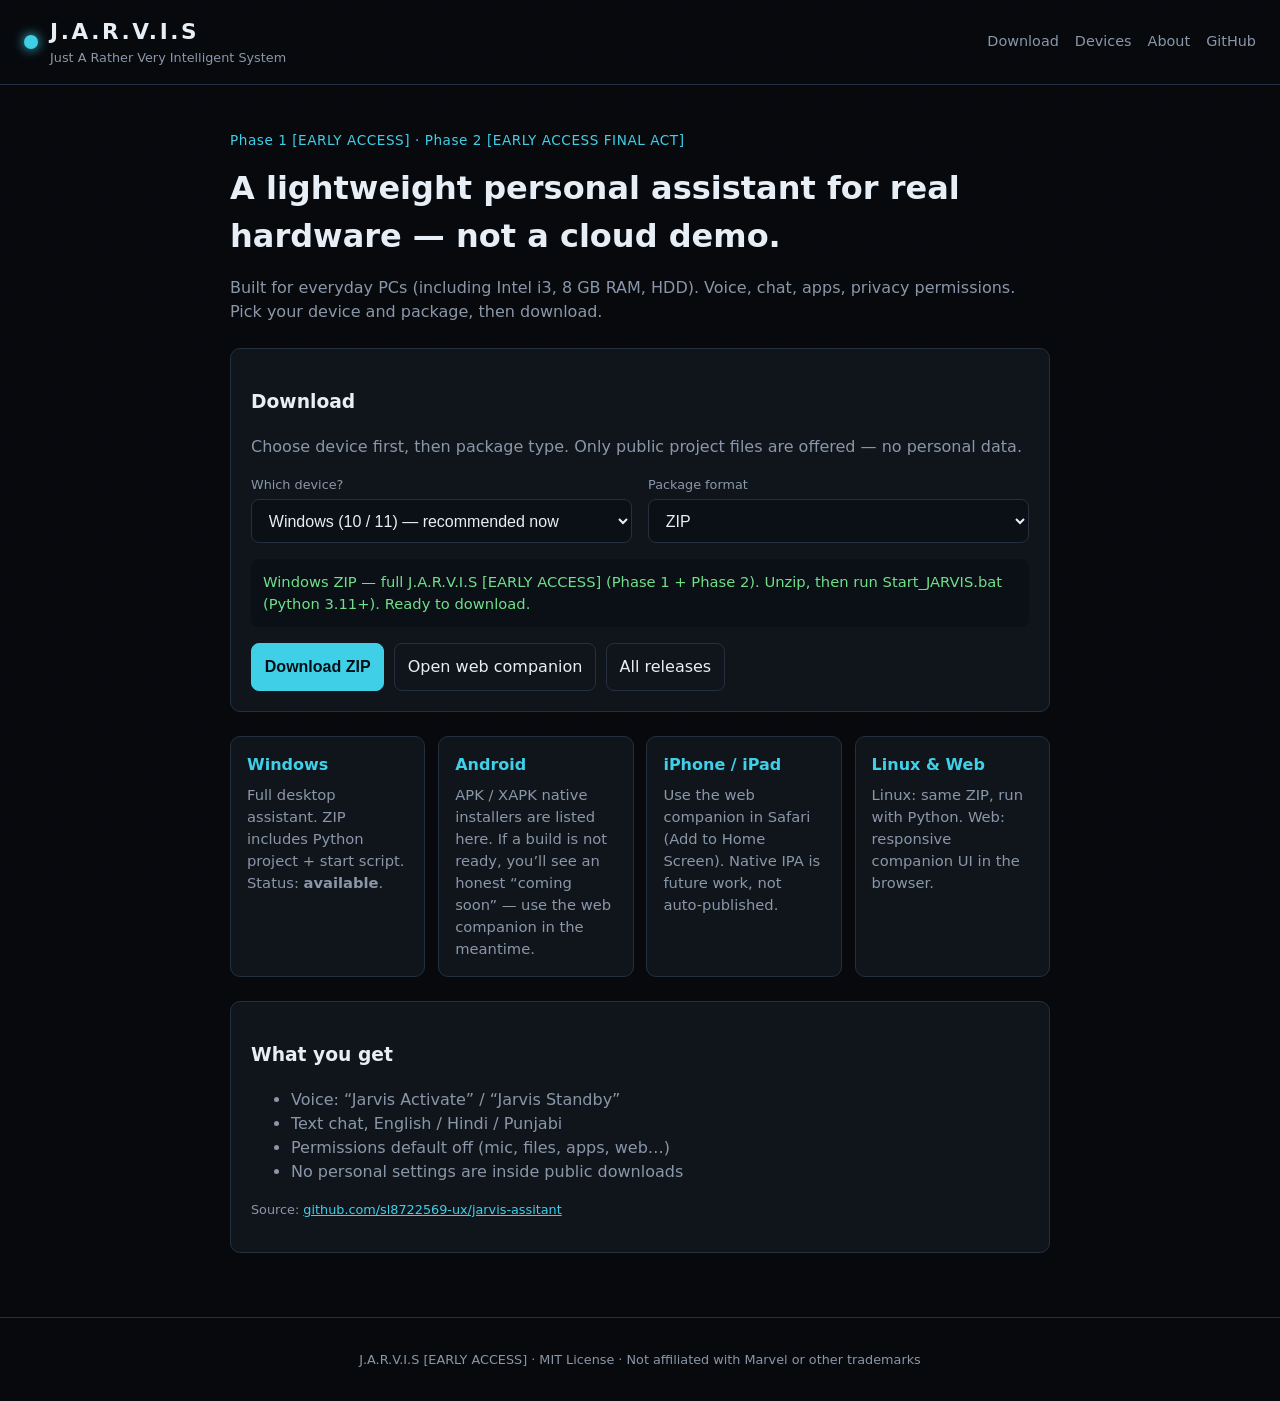
==== docs/index.html @ ec4a28e0 "Add public download website with device and ZIP/APK/XAPK picker." ====
<!DOCTYPE html>
<html lang="en">
<head>
  <meta charset="UTF-8" />
  <meta name="viewport" content="width=device-width, initial-scale=1" />
  <title>J.A.R.V.I.S [EARLY ACCESS] — Download</title>
  <meta name="description" content="Download J.A.R.V.I.S Early Access. Phase 1 and Phase 2 Final Act. Windows ZIP now. Android APK/XAPK and more formats by device." />
  <link rel="stylesheet" href="assets/style.css" />
</head>
<body>
  <div class="hud-grid"></div>
  <header class="top">
    <div class="brand">
      <span class="orb"></span>
      <div>
        <h1>J.A.R.V.I.S</h1>
        <p class="tag">Just A Rather Very Intelligent System</p>
      </div>
    </div>
    <nav>
      <a href="#download">Download</a>
      <a href="#devices">Devices</a>
      <a href="#about">About</a>
      <a href="https://github.com/sl8722569-ux/jarvis-assitant">GitHub</a>
    </nav>
  </header>

  <main>
    <section class="hero">
      <p class="phases">Phase 1 [EARLY ACCESS] · Phase 2 [EARLY ACCESS FINAL ACT]</p>
      <h2>A lightweight personal assistant for real hardware — not a cloud demo.</h2>
      <p class="lead">
        Built for everyday PCs (including Intel i3, 8 GB RAM, HDD). Voice, chat, apps, privacy permissions.
        Pick your device and package, then download.
      </p>
    </section>

    <section id="download" class="panel">
      <h3>Download</h3>
      <p class="hint">Choose device first, then package type. Only public project files are offered — no personal data.</p>

      <div class="picker">
        <div>
          <label for="device">Which device?</label>
          <select id="device">
            <option value="windows">Windows (10 / 11) — recommended now</option>
            <option value="android">Android phone / tablet</option>
            <option value="ios">iPhone / iPad</option>
            <option value="linux">Linux desktop</option>
            <option value="web">Web browser (any device)</option>
          </select>
        </div>
        <div>
          <label for="format">Package format</label>
          <select id="format">
            <option value="zip">ZIP</option>
            <option value="apk">APK</option>
            <option value="xapk">XAPK</option>
          </select>
        </div>
      </div>

      <div id="status" class="status" role="status"></div>

      <div class="actions">
        <button id="dl" class="btn primary" type="button">Download</button>
        <a class="btn ghost" href="webapp/index.html">Open web companion</a>
        <a class="btn ghost" href="https://github.com/sl8722569-ux/jarvis-assitant/releases">All releases</a>
      </div>
    </section>

    <section id="devices" class="cards">
      <article>
        <h4>Windows</h4>
        <p>Full desktop assistant. ZIP includes Python project + start script. Status: <strong>available</strong>.</p>
      </article>
      <article>
        <h4>Android</h4>
        <p>APK / XAPK native installers are listed here. If a build is not ready, you’ll see an honest “coming soon” — use the web companion in the meantime.</p>
      </article>
      <article>
        <h4>iPhone / iPad</h4>
        <p>Use the web companion in Safari (Add to Home Screen). Native IPA is future work, not auto-published.</p>
      </article>
      <article>
        <h4>Linux &amp; Web</h4>
        <p>Linux: same ZIP, run with Python. Web: responsive companion UI in the browser.</p>
      </article>
    </section>

    <section id="about" class="panel">
      <h3>What you get</h3>
      <ul class="facts">
        <li>Voice: “Jarvis Activate” / “Jarvis Standby”</li>
        <li>Text chat, English / Hindi / Punjabi</li>
        <li>Permissions default off (mic, files, apps, web…)</li>
        <li>No personal settings are inside public downloads</li>
      </ul>
      <p class="small">
        Source: <a href="https://github.com/sl8722569-ux/jarvis-assitant">github.com/sl8722569-ux/jarvis-assitant</a>
      </p>
    </section>
  </main>

  <footer>
    J.A.R.V.I.S [EARLY ACCESS] · MIT License · Not affiliated with Marvel or other trademarks
  </footer>
  <script src="assets/app.js"></script>
</body>
</html>
---- docs/assets/style.css ----
:root {
  --bg: #07090d;
  --panel: #10151c;
  --ink: #e7eef6;
  --muted: #8a97a8;
  --cyan: #3fd0e8;
  --line: #243040;
  --warn: #e8b84f;
  --ok: #6fdf8a;
}
* { box-sizing: border-box; }
html, body { margin: 0; min-height: 100%; }
body {
  font-family: "Segoe UI", system-ui, sans-serif;
  background: var(--bg);
  color: var(--ink);
  line-height: 1.5;
}
.hud-grid {
  position: fixed; inset: 0; pointer-events: none; opacity: 0.18;
  background-image:
    linear-gradient(rgba(63,208,232,0.08) 1px, transparent 1px),
    linear-gradient(90deg, rgba(63,208,232,0.08) 1px, transparent 1px);
  background-size: 48px 48px;
}
.top {
  display: flex; justify-content: space-between; align-items: center;
  padding: 1rem 1.5rem; border-bottom: 1px solid var(--line);
  position: relative; z-index: 1;
}
.brand { display: flex; gap: 0.75rem; align-items: center; }
.brand h1 { margin: 0; font-size: 1.35rem; letter-spacing: 0.12em; }
.tag { margin: 0; color: var(--muted); font-size: 0.8rem; }
.orb {
  width: 14px; height: 14px; border-radius: 50%; background: var(--cyan);
  box-shadow: 0 0 12px var(--cyan);
}
nav { display: flex; gap: 1rem; flex-wrap: wrap; }
nav a { color: var(--muted); text-decoration: none; font-size: 0.9rem; }
nav a:hover { color: var(--cyan); }
main { max-width: 860px; margin: 0 auto; padding: 2rem 1.25rem 4rem; position: relative; z-index: 1; }
.hero h2 { font-size: clamp(1.4rem, 3vw, 2rem); font-weight: 650; margin: 0.4rem 0 0.8rem; }
.phases { color: var(--cyan); font-size: 0.85rem; letter-spacing: 0.04em; }
.lead, .hint { color: var(--muted); }
.panel {
  margin-top: 1.5rem; padding: 1.25rem; background: var(--panel);
  border: 1px solid var(--line); border-radius: 10px;
}
.picker { display: grid; grid-template-columns: 1fr 1fr; gap: 1rem; margin: 1rem 0; }
label { display: block; font-size: 0.8rem; color: var(--muted); margin-bottom: 0.35rem; }
select, .btn {
  width: 100%; padding: 0.7rem 0.8rem; border-radius: 8px;
  border: 1px solid var(--line); background: #0b1016; color: var(--ink); font-size: 1rem;
}
.actions { display: flex; flex-wrap: wrap; gap: 0.6rem; margin-top: 1rem; }
.btn { width: auto; cursor: pointer; text-decoration: none; display: inline-block; }
.btn.primary { background: var(--cyan); color: #041018; font-weight: 650; border-color: var(--cyan); }
.btn.ghost { background: transparent; }
.status { min-height: 3.2rem; padding: 0.75rem; border-radius: 8px; background: #0b1016; color: var(--muted); font-size: 0.92rem; }
.status.ok { color: var(--ok); }
.status.wait { color: var(--warn); }
.status.bad { color: #ff8a80; }
.cards { display: grid; grid-template-columns: repeat(auto-fit, minmax(180px, 1fr)); gap: 0.8rem; margin-top: 1.5rem; }
.cards article { background: var(--panel); border: 1px solid var(--line); padding: 1rem; border-radius: 10px; }
.cards h4 { margin: 0 0 0.4rem; color: var(--cyan); }
.cards p { margin: 0; color: var(--muted); font-size: 0.92rem; }
.facts { color: var(--muted); }
.small, footer { color: var(--muted); font-size: 0.8rem; }
footer { text-align: center; padding: 2rem; border-top: 1px solid var(--line); position: relative; z-index: 1; }
a { color: var(--cyan); }
@media (max-width: 700px) {
  .top { flex-direction: column; align-items: flex-start; gap: 0.8rem; }
  .picker { grid-template-columns: 1fr; }
}
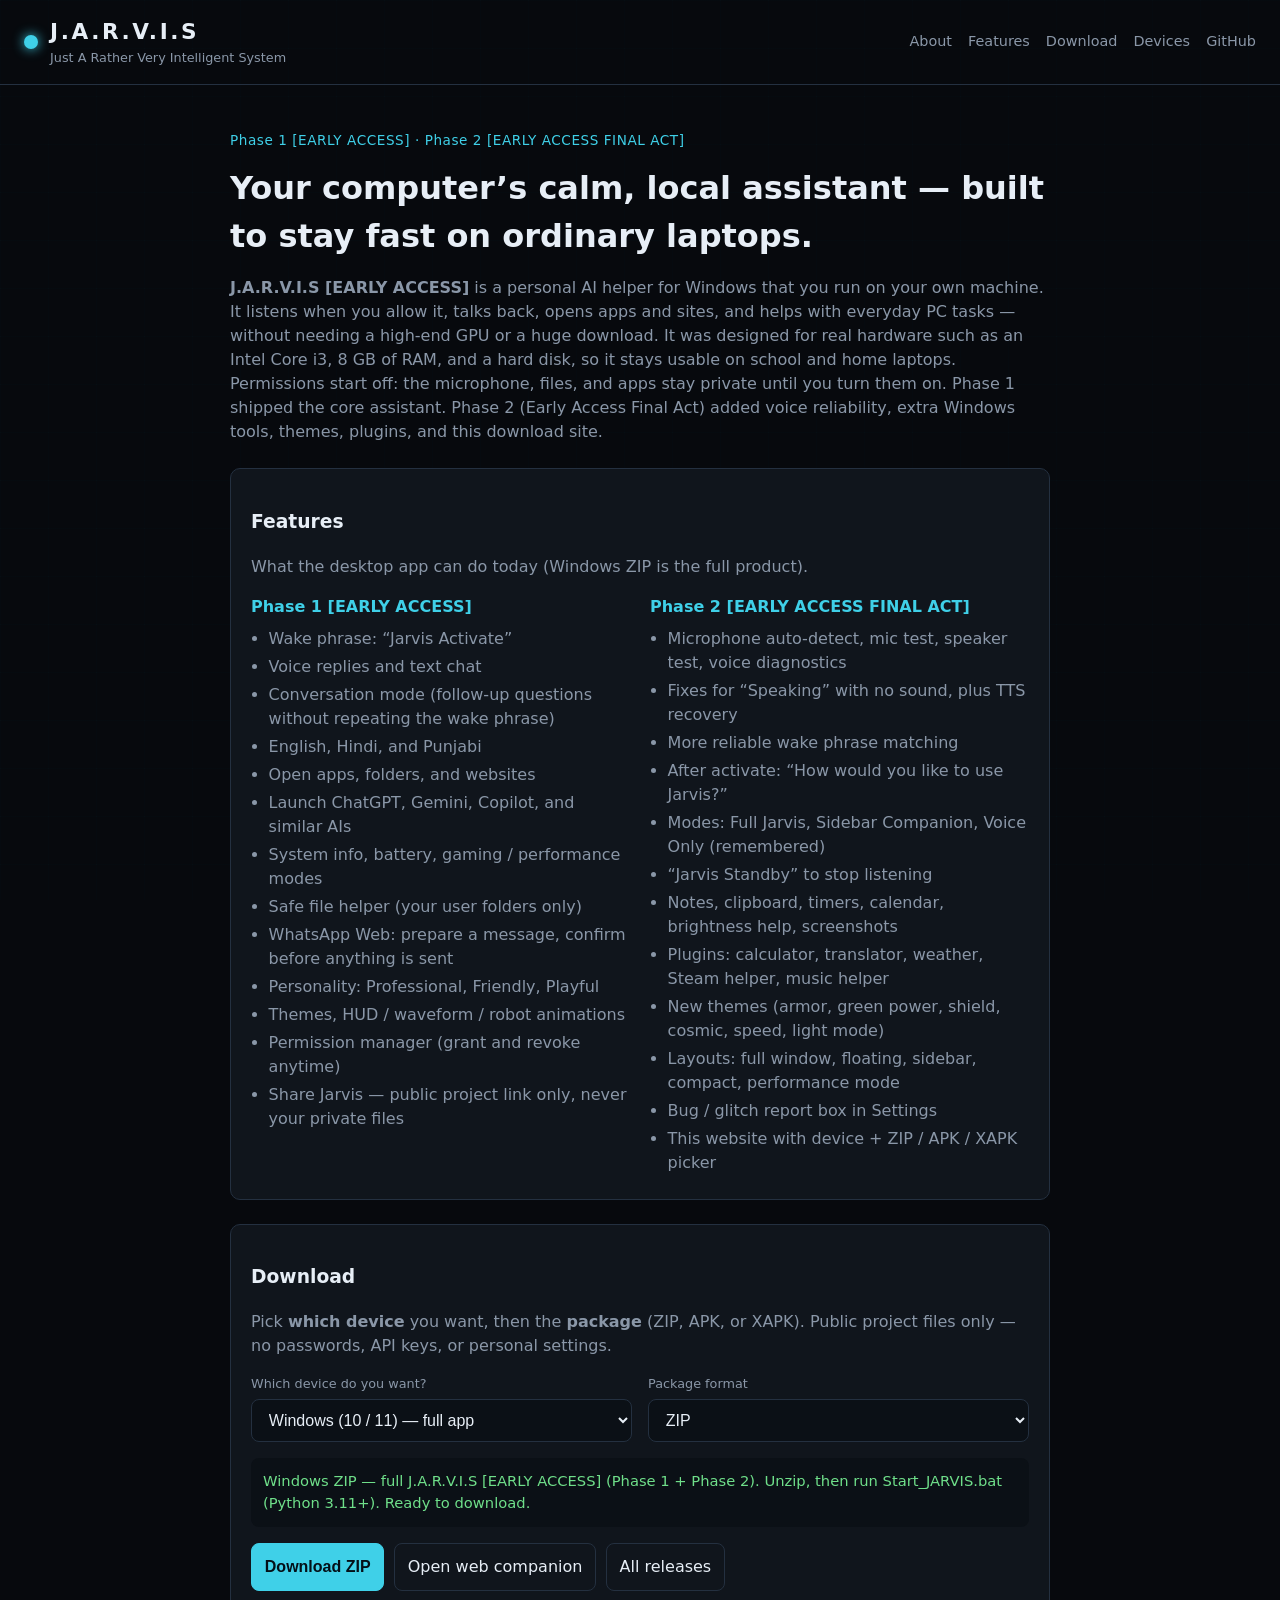
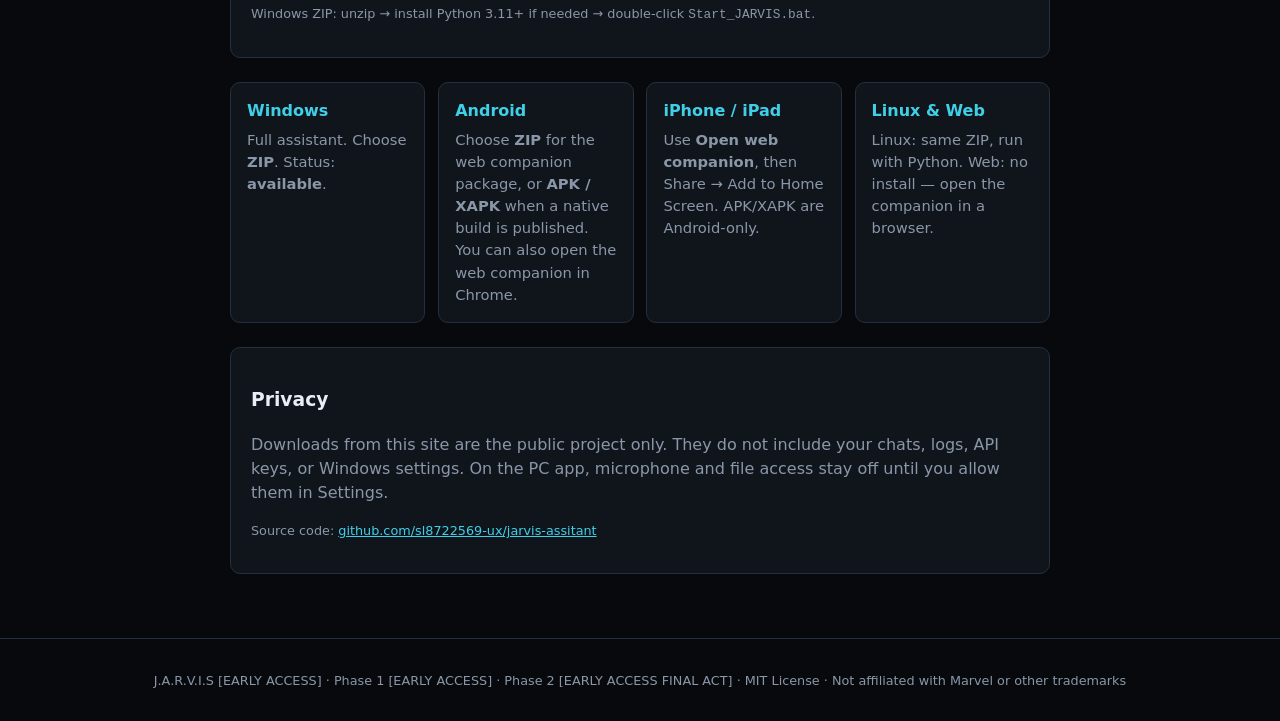
==== commit 37ace331: "Expand website: intro paragraph, full Phase 1 and Phase 2 features, companion chat." ====
--- a/docs/index.html
+++ b/docs/index.html
@@ -4,7 +4,7 @@
   <meta charset="UTF-8" />
   <meta name="viewport" content="width=device-width, initial-scale=1" />
   <title>J.A.R.V.I.S [EARLY ACCESS] — Download</title>
-  <meta name="description" content="Download J.A.R.V.I.S Early Access. Phase 1 and Phase 2 Final Act. Windows ZIP now. Android APK/XAPK and more formats by device." />
+  <meta name="description" content="J.A.R.V.I.S is a lightweight personal Windows AI assistant. Phase 1 Early Access and Phase 2 Early Access Final Act. Download ZIP, APK, or XAPK by device." />
   <link rel="stylesheet" href="assets/style.css" />
 </head>
 <body>
@@ -18,32 +18,83 @@
       </div>
     </div>
     <nav>
+      <a href="#about">About</a>
+      <a href="#features">Features</a>
       <a href="#download">Download</a>
       <a href="#devices">Devices</a>
-      <a href="#about">About</a>
       <a href="https://github.com/sl8722569-ux/jarvis-assitant">GitHub</a>
     </nav>
   </header>
 
   <main>
-    <section class="hero">
+    <section class="hero" id="about">
       <p class="phases">Phase 1 [EARLY ACCESS] · Phase 2 [EARLY ACCESS FINAL ACT]</p>
-      <h2>A lightweight personal assistant for real hardware — not a cloud demo.</h2>
+      <h2>Your computer’s calm, local assistant — built to stay fast on ordinary laptops.</h2>
       <p class="lead">
-        Built for everyday PCs (including Intel i3, 8 GB RAM, HDD). Voice, chat, apps, privacy permissions.
-        Pick your device and package, then download.
+        <strong>J.A.R.V.I.S [EARLY ACCESS]</strong> is a personal AI helper for Windows that you run on your own machine.
+        It listens when you allow it, talks back, opens apps and sites, and helps with everyday PC tasks —
+        without needing a high-end GPU or a huge download. It was designed for real hardware such as an
+        Intel Core i3, 8 GB of RAM, and a hard disk, so it stays usable on school and home laptops.
+        Permissions start off: the microphone, files, and apps stay private until you turn them on.
+        Phase 1 shipped the core assistant. Phase 2 (Early Access Final Act) added voice reliability,
+        extra Windows tools, themes, plugins, and this download site.
       </p>
+    </section>
+
+    <section id="features" class="panel">
+      <h3>Features</h3>
+      <p class="hint">What the desktop app can do today (Windows ZIP is the full product).</p>
+      <div class="feat-grid">
+        <div>
+          <h4>Phase 1 [EARLY ACCESS]</h4>
+          <ul>
+            <li>Wake phrase: “Jarvis Activate”</li>
+            <li>Voice replies and text chat</li>
+            <li>Conversation mode (follow-up questions without repeating the wake phrase)</li>
+            <li>English, Hindi, and Punjabi</li>
+            <li>Open apps, folders, and websites</li>
+            <li>Launch ChatGPT, Gemini, Copilot, and similar AIs</li>
+            <li>System info, battery, gaming / performance modes</li>
+            <li>Safe file helper (your user folders only)</li>
+            <li>WhatsApp Web: prepare a message, confirm before anything is sent</li>
+            <li>Personality: Professional, Friendly, Playful</li>
+            <li>Themes, HUD / waveform / robot animations</li>
+            <li>Permission manager (grant and revoke anytime)</li>
+            <li>Share Jarvis — public project link only, never your private files</li>
+          </ul>
+        </div>
+        <div>
+          <h4>Phase 2 [EARLY ACCESS FINAL ACT]</h4>
+          <ul>
+            <li>Microphone auto-detect, mic test, speaker test, voice diagnostics</li>
+            <li>Fixes for “Speaking” with no sound, plus TTS recovery</li>
+            <li>More reliable wake phrase matching</li>
+            <li>After activate: “How would you like to use Jarvis?”</li>
+            <li>Modes: Full Jarvis, Sidebar Companion, Voice Only (remembered)</li>
+            <li>“Jarvis Standby” to stop listening</li>
+            <li>Notes, clipboard, timers, calendar, brightness help, screenshots</li>
+            <li>Plugins: calculator, translator, weather, Steam helper, music helper</li>
+            <li>New themes (armor, green power, shield, cosmic, speed, light mode)</li>
+            <li>Layouts: full window, floating, sidebar, compact, performance mode</li>
+            <li>Bug / glitch report box in Settings</li>
+            <li>This website with device + ZIP / APK / XAPK picker</li>
+          </ul>
+        </div>
+      </div>
     </section>
 
     <section id="download" class="panel">
       <h3>Download</h3>
-      <p class="hint">Choose device first, then package type. Only public project files are offered — no personal data.</p>
+      <p class="hint">
+        Pick <strong>which device</strong> you want, then the <strong>package</strong> (ZIP, APK, or XAPK).
+        Public project files only — no passwords, API keys, or personal settings.
+      </p>
 
       <div class="picker">
         <div>
-          <label for="device">Which device?</label>
+          <label for="device">Which device do you want?</label>
           <select id="device">
-            <option value="windows">Windows (10 / 11) — recommended now</option>
+            <option value="windows">Windows (10 / 11) — full app</option>
             <option value="android">Android phone / tablet</option>
             <option value="ios">iPhone / iPad</option>
             <option value="linux">Linux desktop</option>
@@ -67,43 +118,43 @@
         <a class="btn ghost" href="webapp/index.html">Open web companion</a>
         <a class="btn ghost" href="https://github.com/sl8722569-ux/jarvis-assitant/releases">All releases</a>
       </div>
+      <p class="small">Windows ZIP: unzip → install Python 3.11+ if needed → double-click <code>Start_JARVIS.bat</code>.</p>
     </section>
 
     <section id="devices" class="cards">
       <article>
         <h4>Windows</h4>
-        <p>Full desktop assistant. ZIP includes Python project + start script. Status: <strong>available</strong>.</p>
+        <p>Full assistant. Choose <strong>ZIP</strong>. Status: <strong>available</strong>.</p>
       </article>
       <article>
         <h4>Android</h4>
-        <p>APK / XAPK native installers are listed here. If a build is not ready, you’ll see an honest “coming soon” — use the web companion in the meantime.</p>
+        <p>Choose <strong>ZIP</strong> for the web companion package, or <strong>APK / XAPK</strong> when a native build is published. You can also open the web companion in Chrome.</p>
       </article>
       <article>
         <h4>iPhone / iPad</h4>
-        <p>Use the web companion in Safari (Add to Home Screen). Native IPA is future work, not auto-published.</p>
+        <p>Use <strong>Open web companion</strong>, then Share → Add to Home Screen. APK/XAPK are Android-only.</p>
       </article>
       <article>
         <h4>Linux &amp; Web</h4>
-        <p>Linux: same ZIP, run with Python. Web: responsive companion UI in the browser.</p>
+        <p>Linux: same ZIP, run with Python. Web: no install — open the companion in a browser.</p>
       </article>
     </section>
 
-    <section id="about" class="panel">
-      <h3>What you get</h3>
-      <ul class="facts">
-        <li>Voice: “Jarvis Activate” / “Jarvis Standby”</li>
-        <li>Text chat, English / Hindi / Punjabi</li>
-        <li>Permissions default off (mic, files, apps, web…)</li>
-        <li>No personal settings are inside public downloads</li>
-      </ul>
+    <section class="panel">
+      <h3>Privacy</h3>
+      <p class="lead">
+        Downloads from this site are the public project only. They do not include your chats, logs, API keys,
+        or Windows settings. On the PC app, microphone and file access stay off until you allow them in Settings.
+      </p>
       <p class="small">
-        Source: <a href="https://github.com/sl8722569-ux/jarvis-assitant">github.com/sl8722569-ux/jarvis-assitant</a>
+        Source code: <a href="https://github.com/sl8722569-ux/jarvis-assitant">github.com/sl8722569-ux/jarvis-assitant</a>
       </p>
     </section>
   </main>
 
   <footer>
-    J.A.R.V.I.S [EARLY ACCESS] · MIT License · Not affiliated with Marvel or other trademarks
+    J.A.R.V.I.S [EARLY ACCESS] · Phase 1 [EARLY ACCESS] · Phase 2 [EARLY ACCESS FINAL ACT] · MIT License
+    · Not affiliated with Marvel or other trademarks
   </footer>
   <script src="assets/app.js"></script>
 </body>
--- a/docs/assets/style.css
+++ b/docs/assets/style.css
@@ -65,6 +65,13 @@
 .cards h4 { margin: 0 0 0.4rem; color: var(--cyan); }
 .cards p { margin: 0; color: var(--muted); font-size: 0.92rem; }
 .facts { color: var(--muted); }
+.feat-grid { display: grid; grid-template-columns: 1fr 1fr; gap: 1.25rem; }
+.feat-grid h4 { color: var(--cyan); margin: 0 0 0.5rem; }
+.feat-grid ul { margin: 0; padding-left: 1.1rem; color: var(--muted); }
+.feat-grid li { margin: 0.25rem 0; }
+@media (max-width: 700px) {
+  .feat-grid { grid-template-columns: 1fr; }
+}
 .small, footer { color: var(--muted); font-size: 0.8rem; }
 footer { text-align: center; padding: 2rem; border-top: 1px solid var(--line); position: relative; z-index: 1; }
 a { color: var(--cyan); }
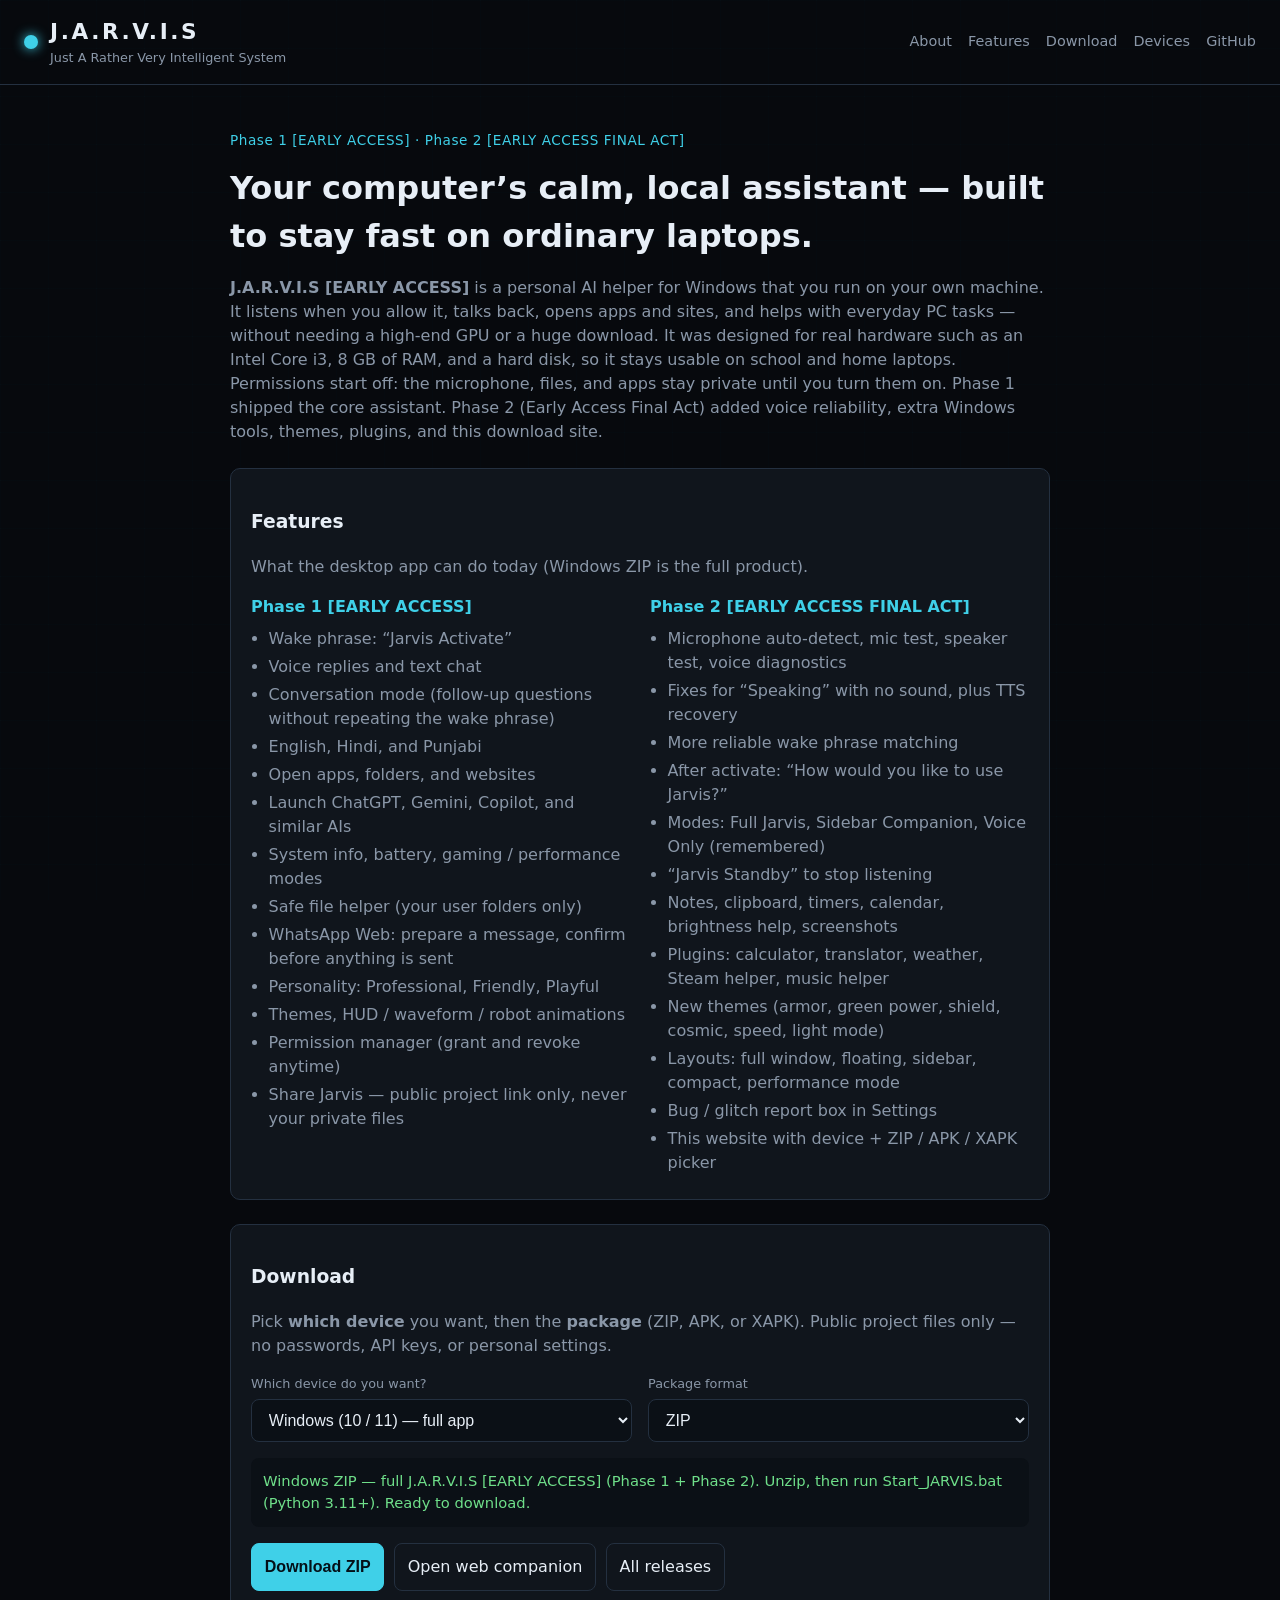
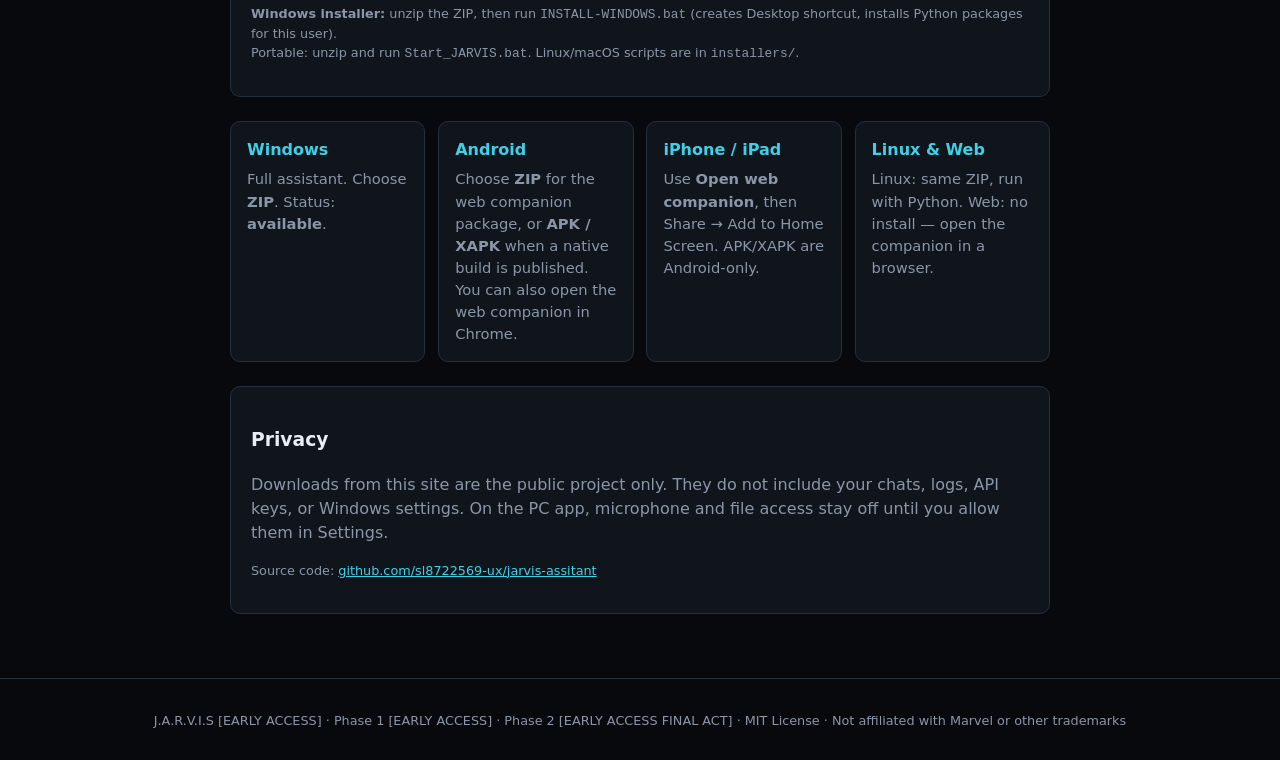
==== commit 1d045f49: "Add OS installers: Windows setup, Linux, macOS; website install notes." ====
--- a/docs/index.html
+++ b/docs/index.html
@@ -118,7 +118,12 @@
         <a class="btn ghost" href="webapp/index.html">Open web companion</a>
         <a class="btn ghost" href="https://github.com/sl8722569-ux/jarvis-assitant/releases">All releases</a>
       </div>
-      <p class="small">Windows ZIP: unzip → install Python 3.11+ if needed → double-click <code>Start_JARVIS.bat</code>.</p>
+      <p class="small">
+        <strong>Windows installer:</strong> unzip the ZIP, then run <code>INSTALL-WINDOWS.bat</code>
+        (creates Desktop shortcut, installs Python packages for this user).<br />
+        Portable: unzip and run <code>Start_JARVIS.bat</code>.
+        Linux/macOS scripts are in <code>installers/</code>.
+      </p>
     </section>
 
     <section id="devices" class="cards">
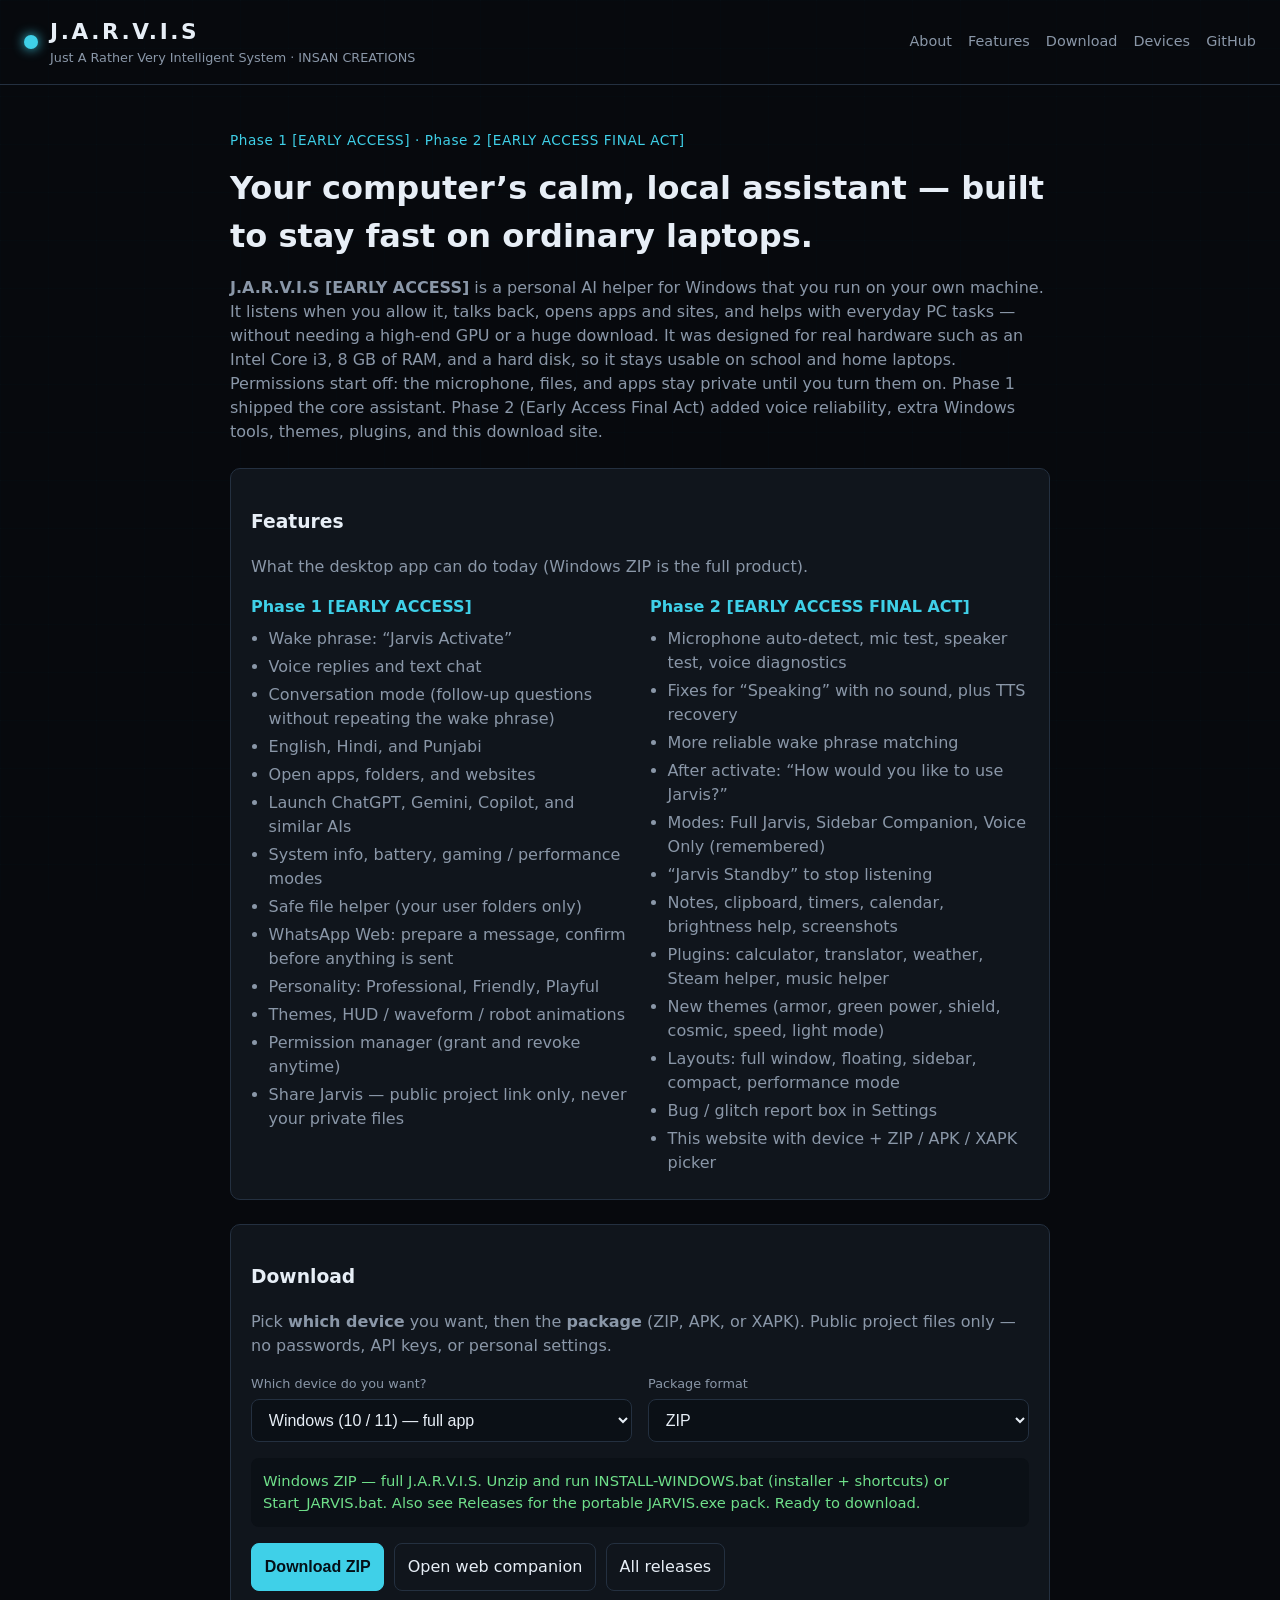
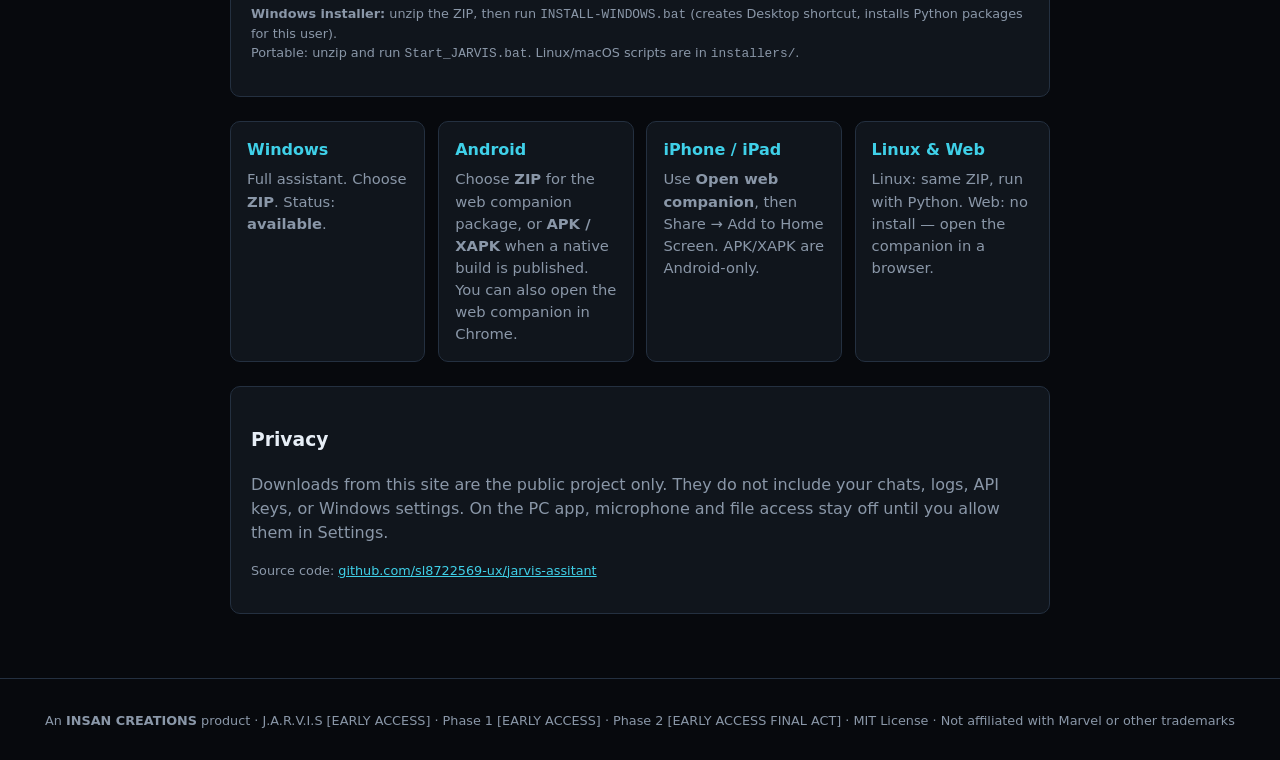
==== commit 7cc1d0ed: "Brand J.A.R.V.I.S site as an INSAN CREATIONS product." ====
--- a/docs/index.html
+++ b/docs/index.html
@@ -14,7 +14,7 @@
       <span class="orb"></span>
       <div>
         <h1>J.A.R.V.I.S</h1>
-        <p class="tag">Just A Rather Very Intelligent System</p>
+        <p class="tag">Just A Rather Very Intelligent System · INSAN CREATIONS</p>
       </div>
     </div>
     <nav>
@@ -158,7 +158,8 @@
   </main>
 
   <footer>
-    J.A.R.V.I.S [EARLY ACCESS] · Phase 1 [EARLY ACCESS] · Phase 2 [EARLY ACCESS FINAL ACT] · MIT License
+    An <strong>INSAN CREATIONS</strong> product · J.A.R.V.I.S [EARLY ACCESS]
+    · Phase 1 [EARLY ACCESS] · Phase 2 [EARLY ACCESS FINAL ACT] · MIT License
     · Not affiliated with Marvel or other trademarks
   </footer>
   <script src="assets/app.js"></script>
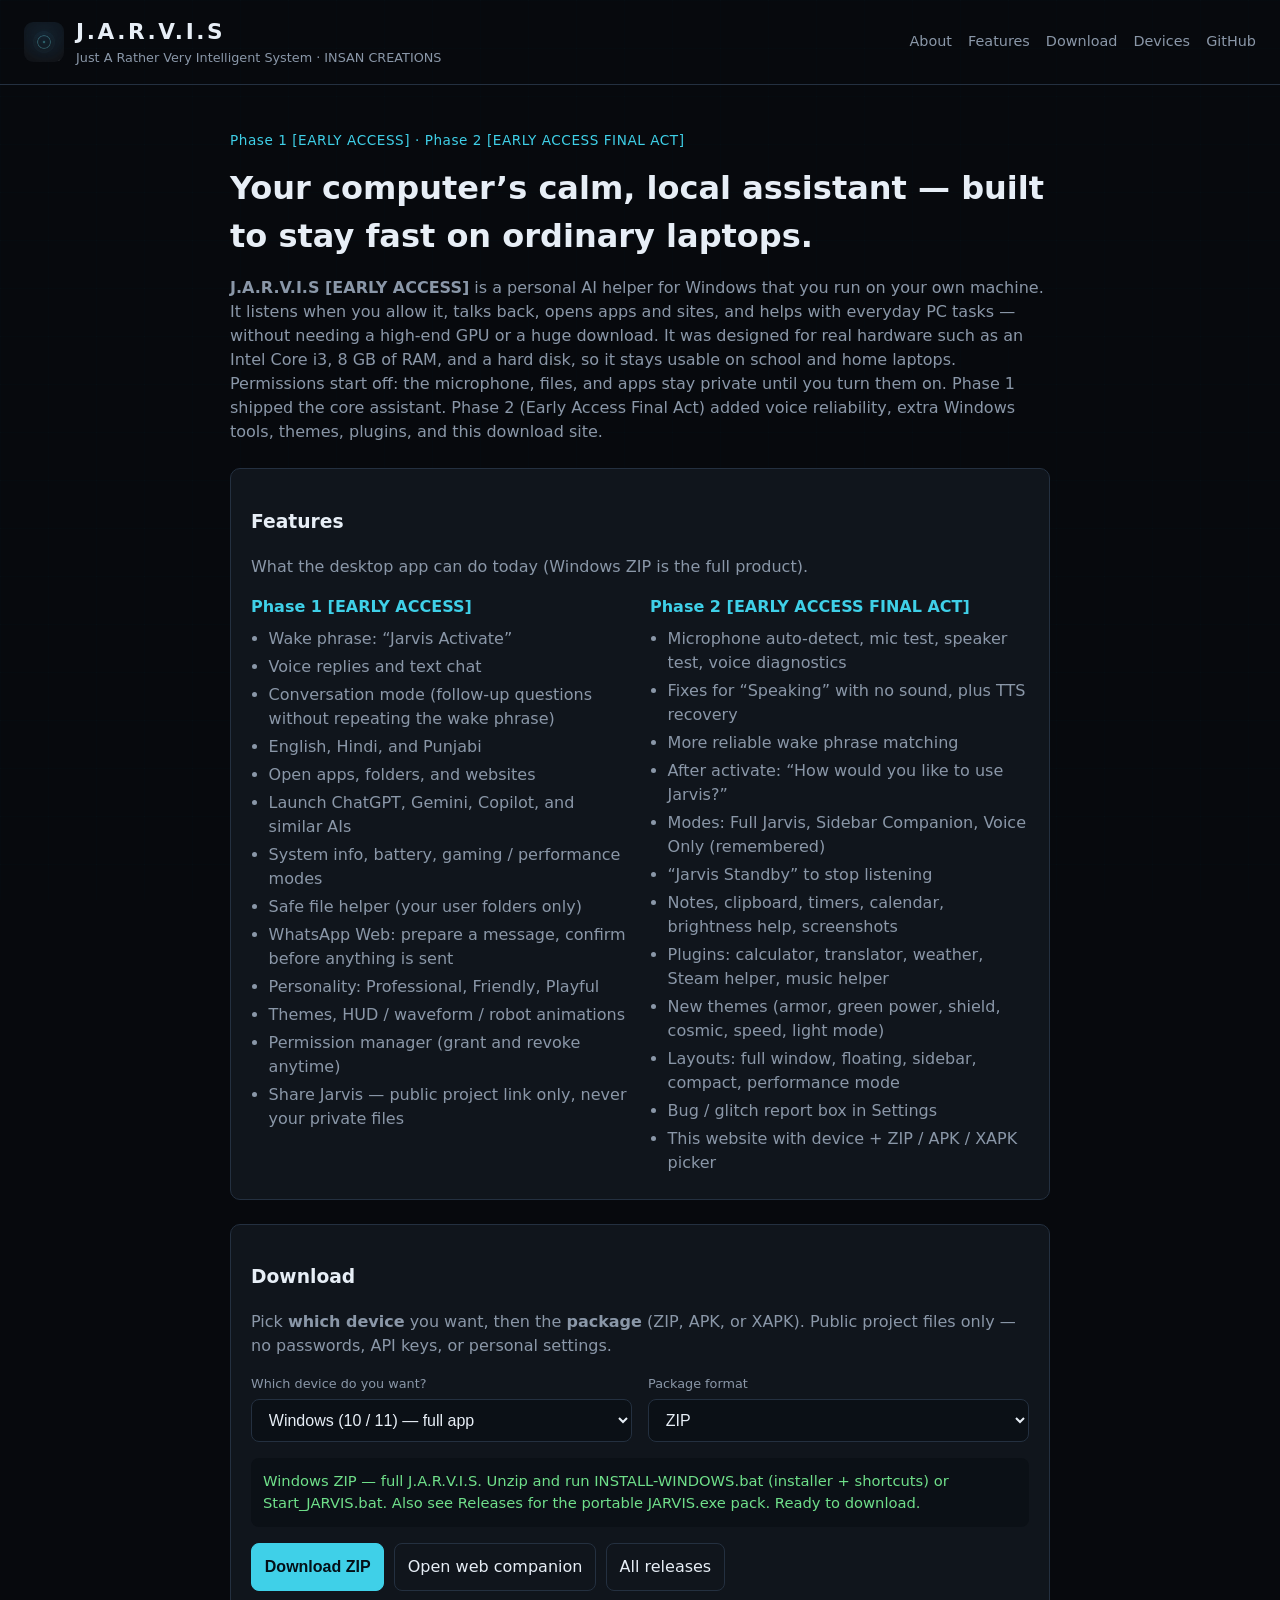
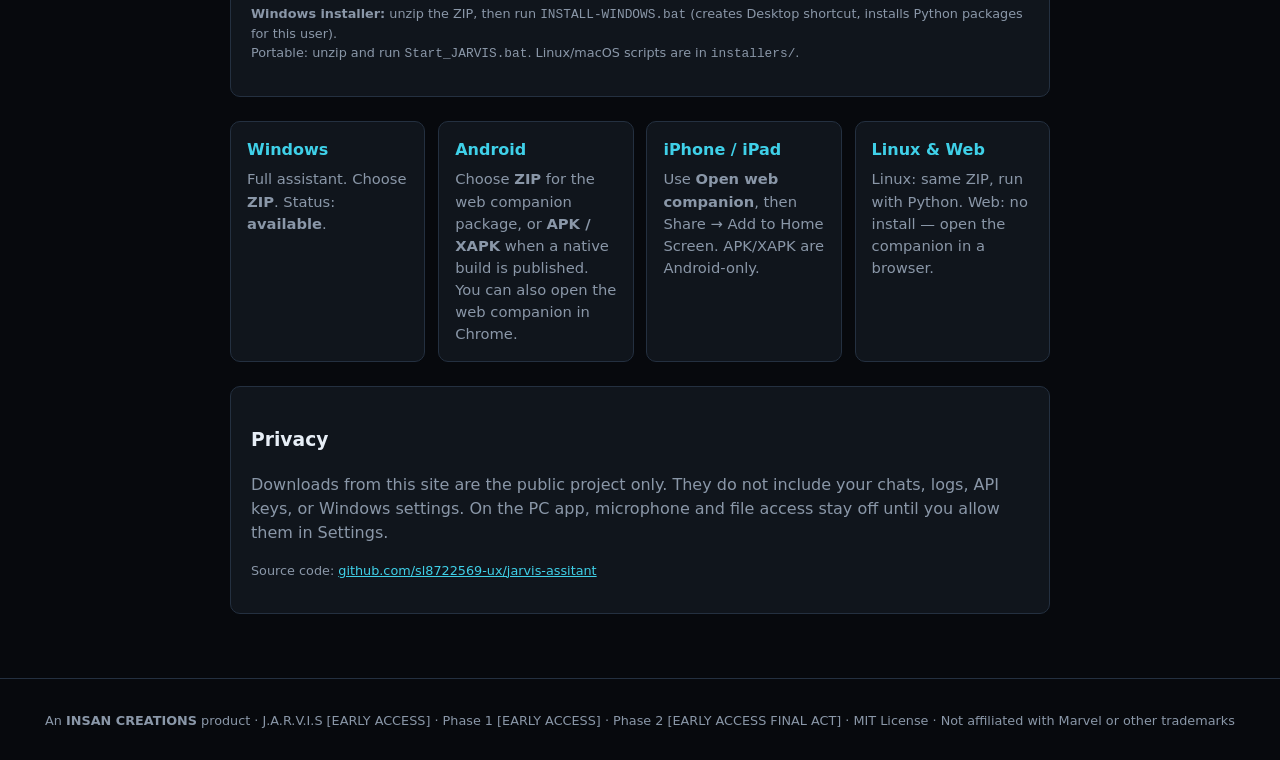
==== commit 4b698b74: "Add J.A.R.V.I.S and studio icons to download site and PWA." ====
--- a/docs/index.html
+++ b/docs/index.html
@@ -4,6 +4,8 @@
   <meta charset="UTF-8" />
   <meta name="viewport" content="width=device-width, initial-scale=1" />
   <title>J.A.R.V.I.S [EARLY ACCESS] — Download</title>
+  <link rel="icon" href="icons/jarvis-32.png" />
+  <link rel="apple-touch-icon" href="icons/jarvis-192.png" />
   <meta name="description" content="J.A.R.V.I.S is a lightweight personal Windows AI assistant. Phase 1 Early Access and Phase 2 Early Access Final Act. Download ZIP, APK, or XAPK by device." />
   <link rel="stylesheet" href="assets/style.css" />
 </head>
@@ -11,7 +13,7 @@
   <div class="hud-grid"></div>
   <header class="top">
     <div class="brand">
-      <span class="orb"></span>
+      <img src="icons/jarvis-64.png" alt="" width="40" height="40" style="border-radius:9px" />
       <div>
         <h1>J.A.R.V.I.S</h1>
         <p class="tag">Just A Rather Very Intelligent System · INSAN CREATIONS</p>
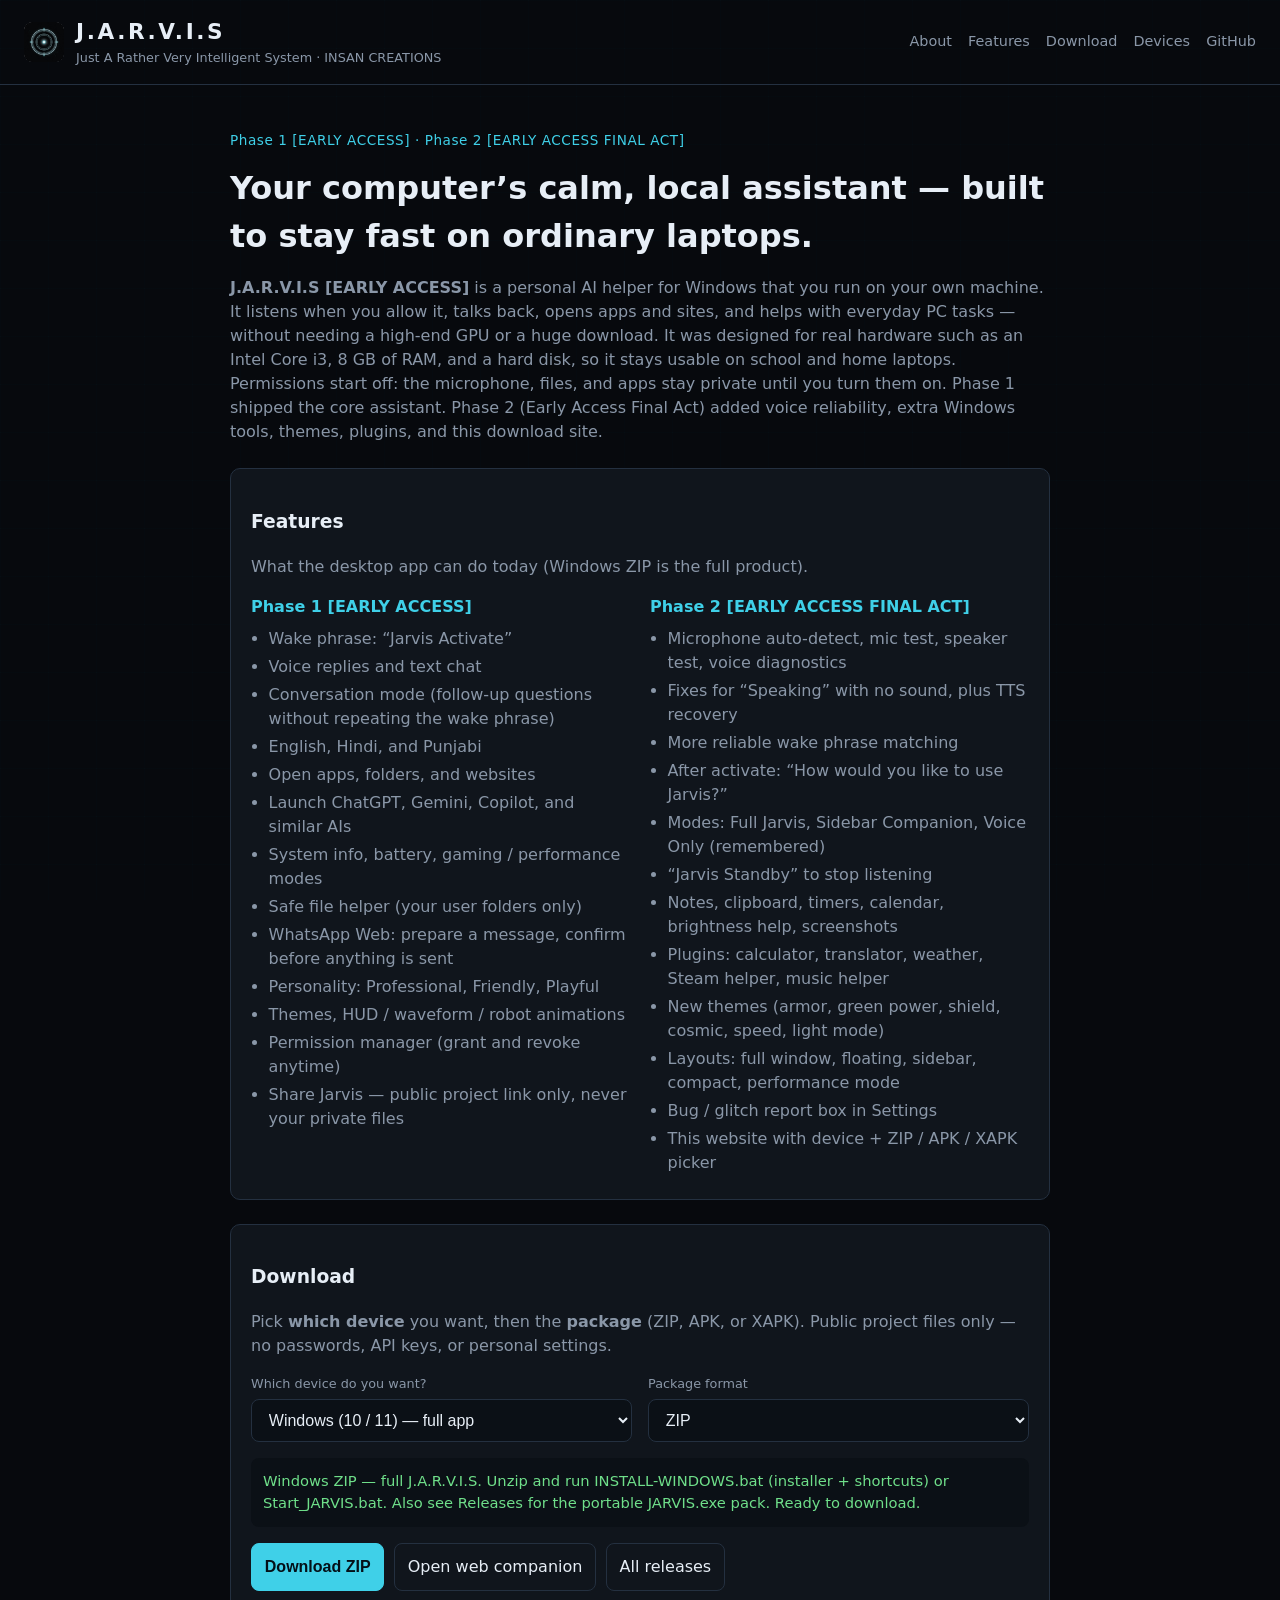
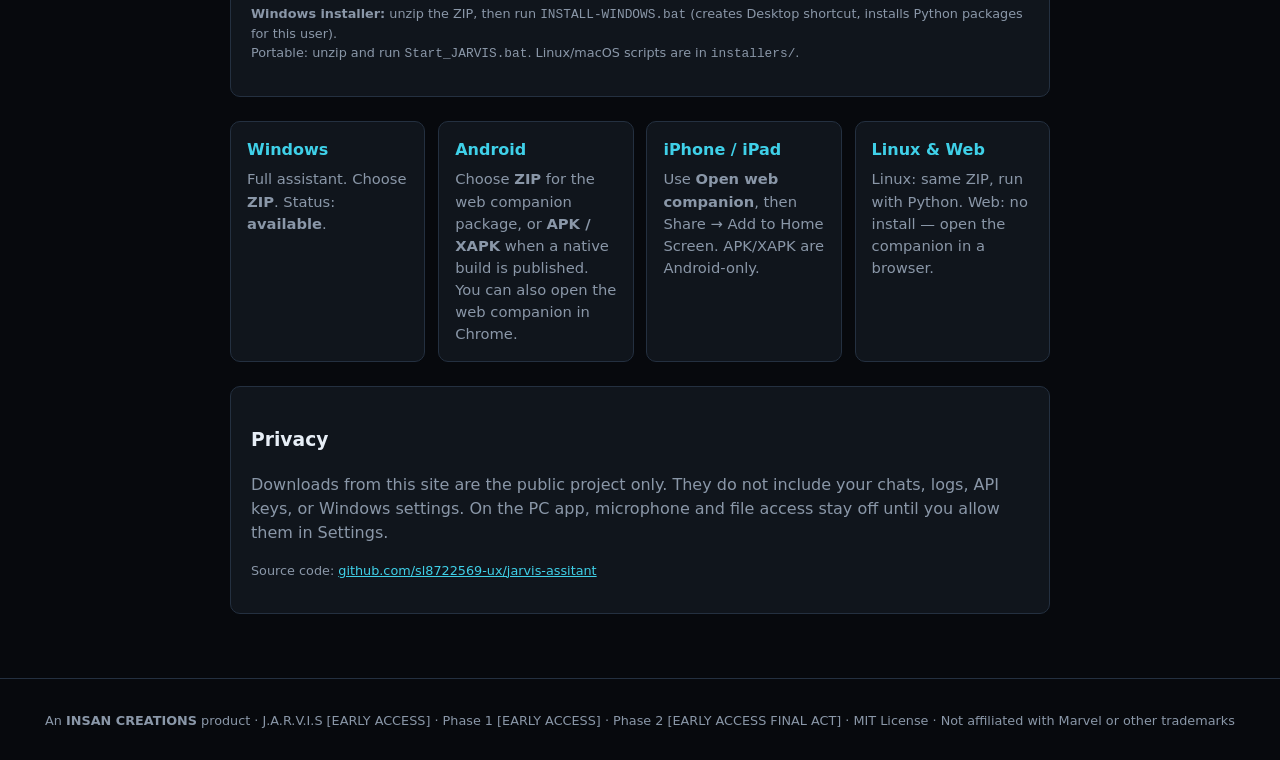
==== commit 04c348cd: "Fix Early Access truth: no fake APKs, mute/unmute, known-apps only." ====
--- a/docs/index.html
+++ b/docs/index.html
@@ -107,8 +107,6 @@
           <label for="format">Package format</label>
           <select id="format">
             <option value="zip">ZIP</option>
-            <option value="apk">APK</option>
-            <option value="xapk">XAPK</option>
           </select>
         </div>
       </div>
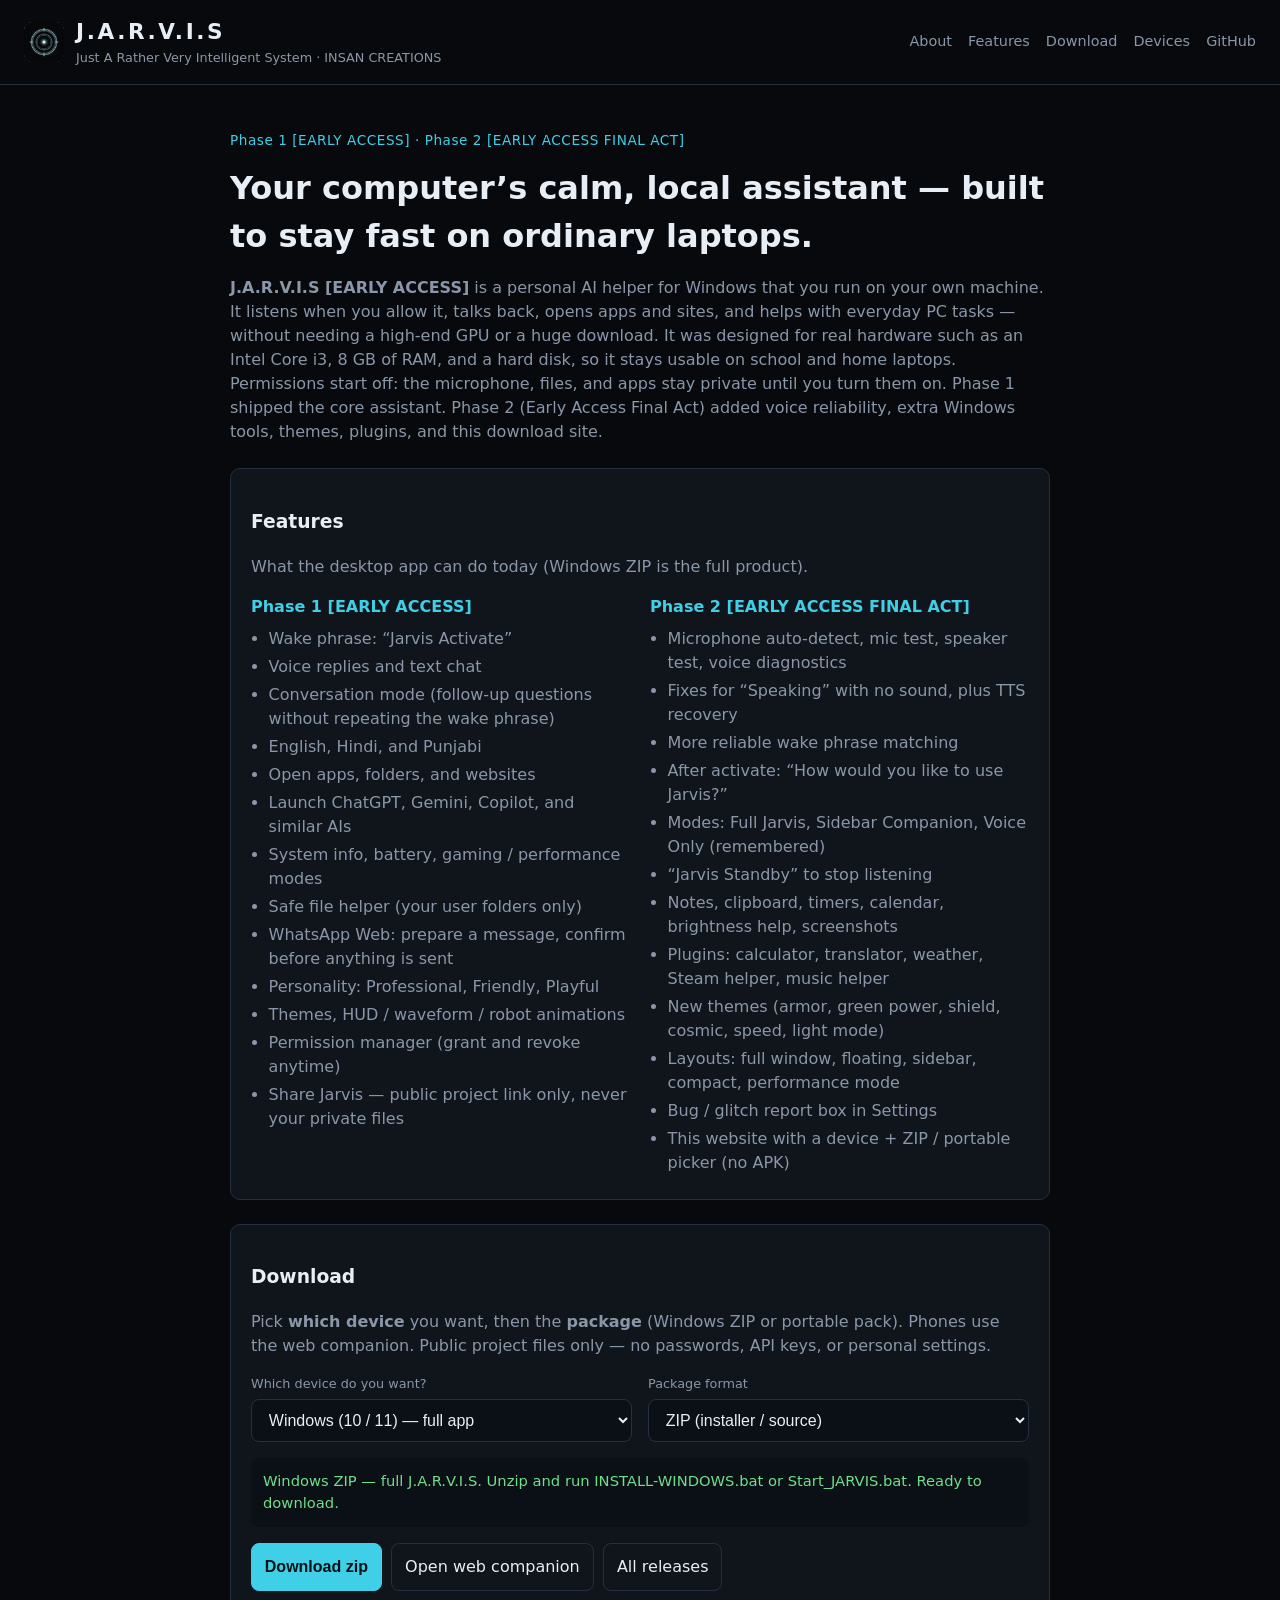
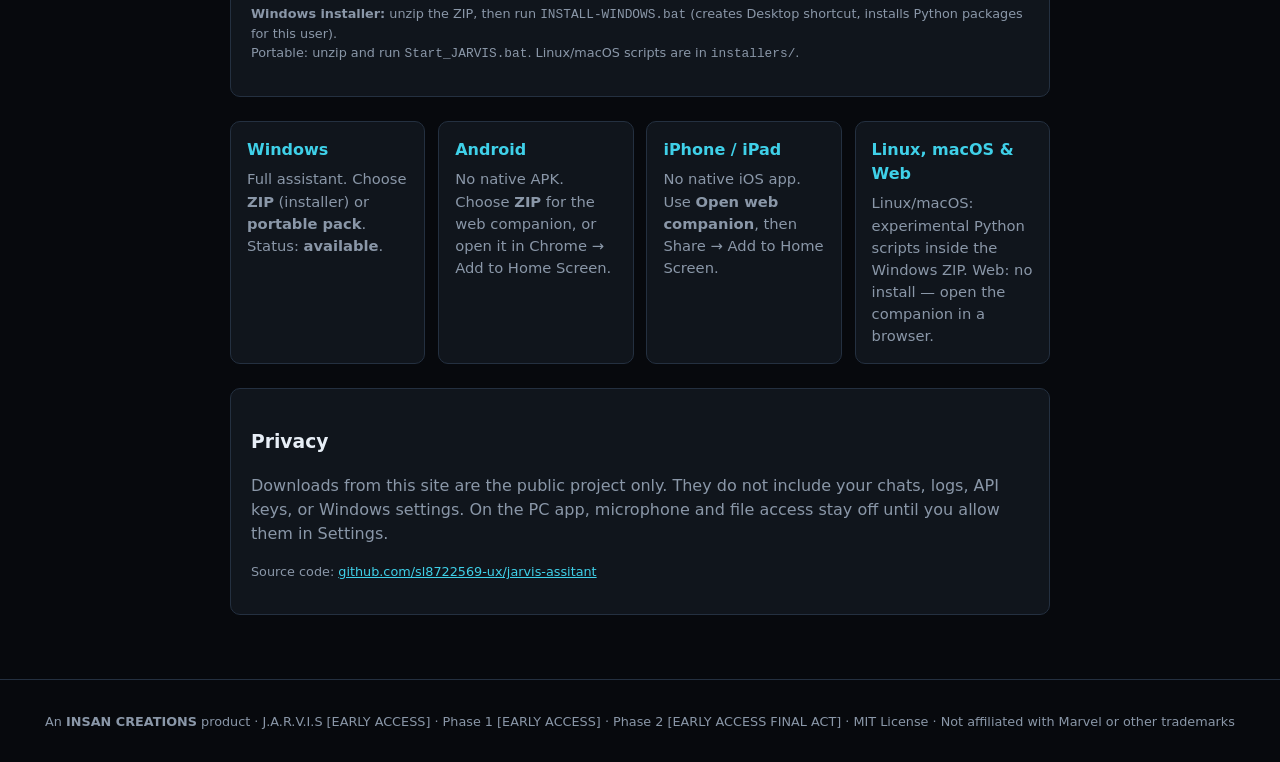
==== commit ff103794: "Remove leftover APK/XAPK download copy from the public site." ====
--- a/docs/index.html
+++ b/docs/index.html
@@ -6,7 +6,7 @@
   <title>J.A.R.V.I.S [EARLY ACCESS] — Download</title>
   <link rel="icon" href="icons/jarvis-32.png" />
   <link rel="apple-touch-icon" href="icons/jarvis-192.png" />
-  <meta name="description" content="J.A.R.V.I.S is a lightweight personal Windows AI assistant. Phase 1 Early Access and Phase 2 Early Access Final Act. Download ZIP, APK, or XAPK by device." />
+  <meta name="description" content="J.A.R.V.I.S Early Access: Windows ZIP/portable assistant. Phones use the web companion (Add to Home Screen). No native APK/XAPK is published." />
   <link rel="stylesheet" href="assets/style.css" />
 </head>
 <body>
@@ -79,7 +79,7 @@
             <li>New themes (armor, green power, shield, cosmic, speed, light mode)</li>
             <li>Layouts: full window, floating, sidebar, compact, performance mode</li>
             <li>Bug / glitch report box in Settings</li>
-            <li>This website with device + ZIP / APK / XAPK picker</li>
+            <li>This website with a device + ZIP / portable picker (no APK)</li>
           </ul>
         </div>
       </div>
@@ -88,8 +88,8 @@
     <section id="download" class="panel">
       <h3>Download</h3>
       <p class="hint">
-        Pick <strong>which device</strong> you want, then the <strong>package</strong> (ZIP, APK, or XAPK).
-        Public project files only — no passwords, API keys, or personal settings.
+        Pick <strong>which device</strong> you want, then the <strong>package</strong> (Windows ZIP or portable pack).
+        Phones use the web companion. Public project files only — no passwords, API keys, or personal settings.
       </p>
 
       <div class="picker">
@@ -99,14 +99,16 @@
             <option value="windows">Windows (10 / 11) — full app</option>
             <option value="android">Android phone / tablet</option>
             <option value="ios">iPhone / iPad</option>
-            <option value="linux">Linux desktop</option>
+            <option value="linux">Linux desktop (experimental)</option>
+            <option value="macos">macOS (experimental)</option>
             <option value="web">Web browser (any device)</option>
           </select>
         </div>
         <div>
           <label for="format">Package format</label>
           <select id="format">
-            <option value="zip">ZIP</option>
+            <option value="zip">ZIP (installer / source)</option>
+            <option value="portable">Windows portable pack</option>
           </select>
         </div>
       </div>
@@ -129,19 +131,19 @@
     <section id="devices" class="cards">
       <article>
         <h4>Windows</h4>
-        <p>Full assistant. Choose <strong>ZIP</strong>. Status: <strong>available</strong>.</p>
+        <p>Full assistant. Choose <strong>ZIP</strong> (installer) or <strong>portable pack</strong>. Status: <strong>available</strong>.</p>
       </article>
       <article>
         <h4>Android</h4>
-        <p>Choose <strong>ZIP</strong> for the web companion package, or <strong>APK / XAPK</strong> when a native build is published. You can also open the web companion in Chrome.</p>
+        <p>No native APK. Choose <strong>ZIP</strong> for the web companion, or open it in Chrome → Add to Home Screen.</p>
       </article>
       <article>
         <h4>iPhone / iPad</h4>
-        <p>Use <strong>Open web companion</strong>, then Share → Add to Home Screen. APK/XAPK are Android-only.</p>
+        <p>No native iOS app. Use <strong>Open web companion</strong>, then Share → Add to Home Screen.</p>
       </article>
       <article>
-        <h4>Linux &amp; Web</h4>
-        <p>Linux: same ZIP, run with Python. Web: no install — open the companion in a browser.</p>
+        <h4>Linux, macOS &amp; Web</h4>
+        <p>Linux/macOS: experimental Python scripts inside the Windows ZIP. Web: no install — open the companion in a browser.</p>
       </article>
     </section>
 
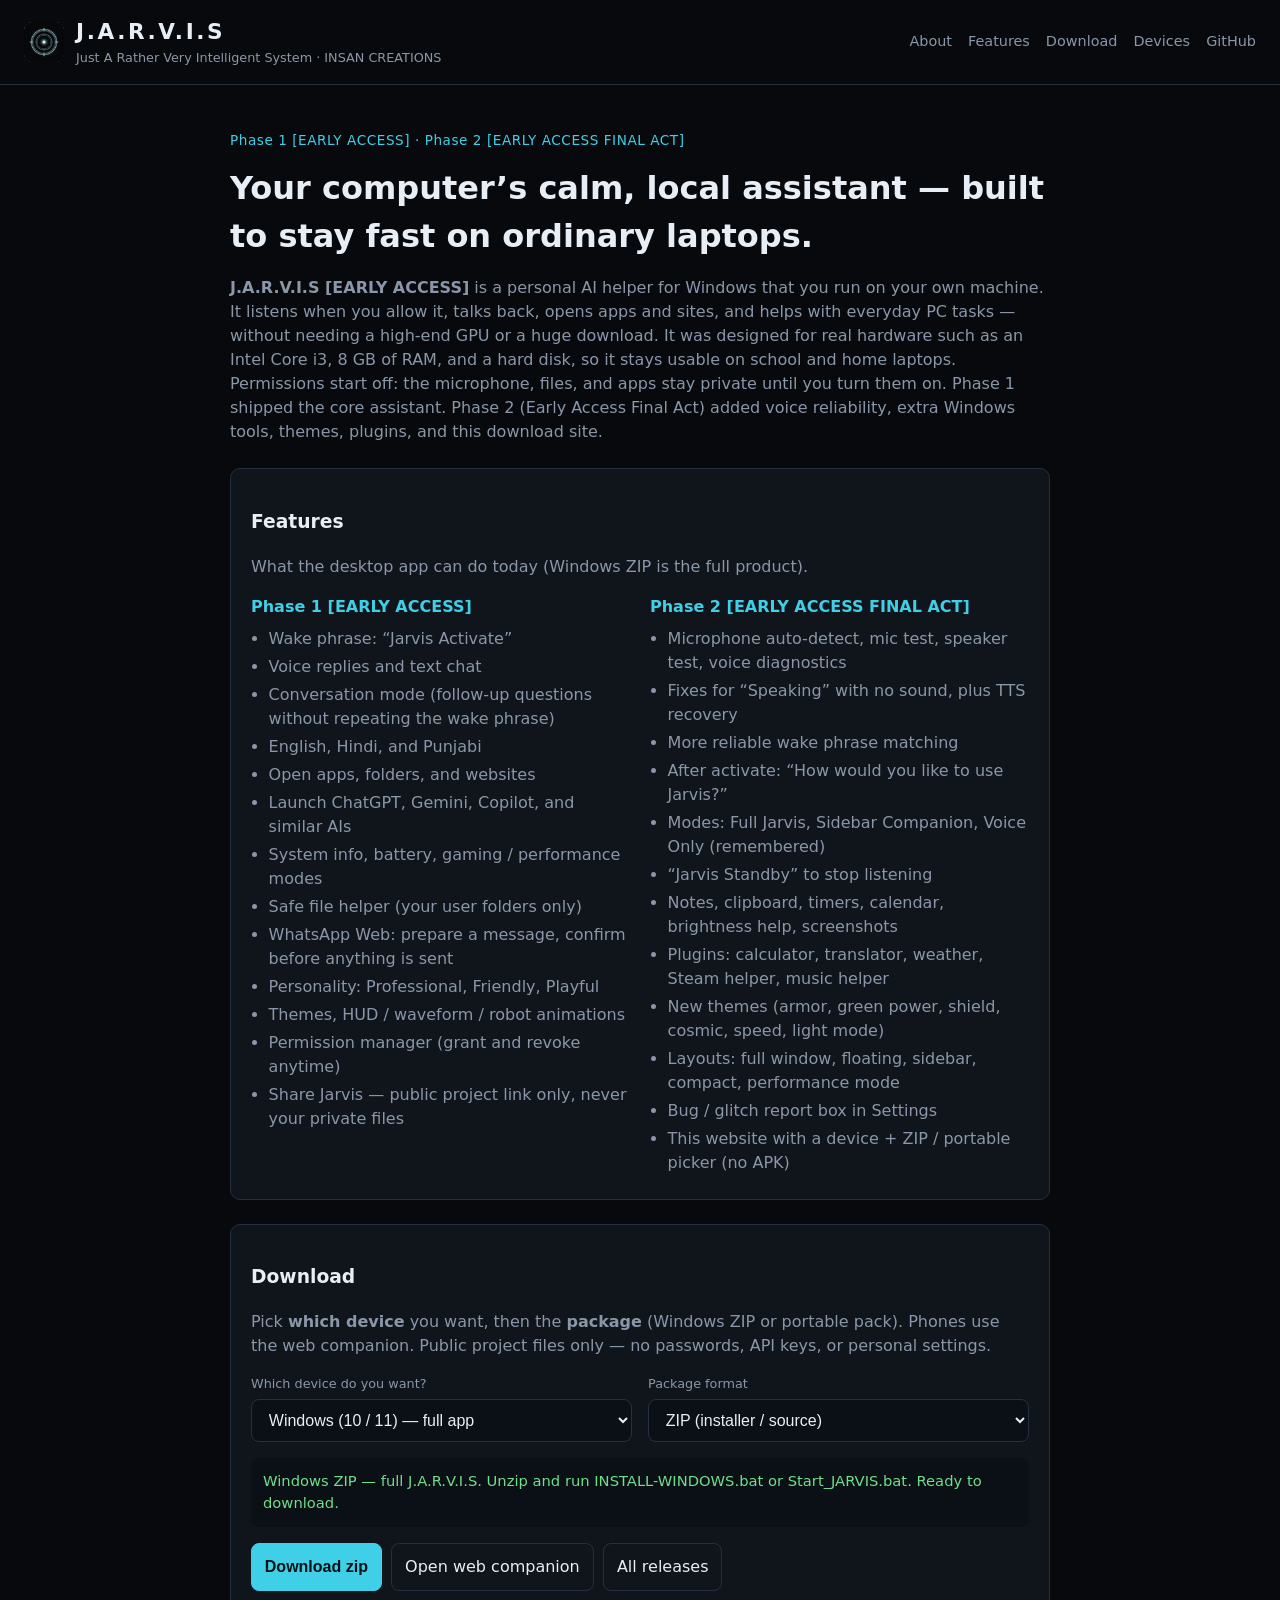
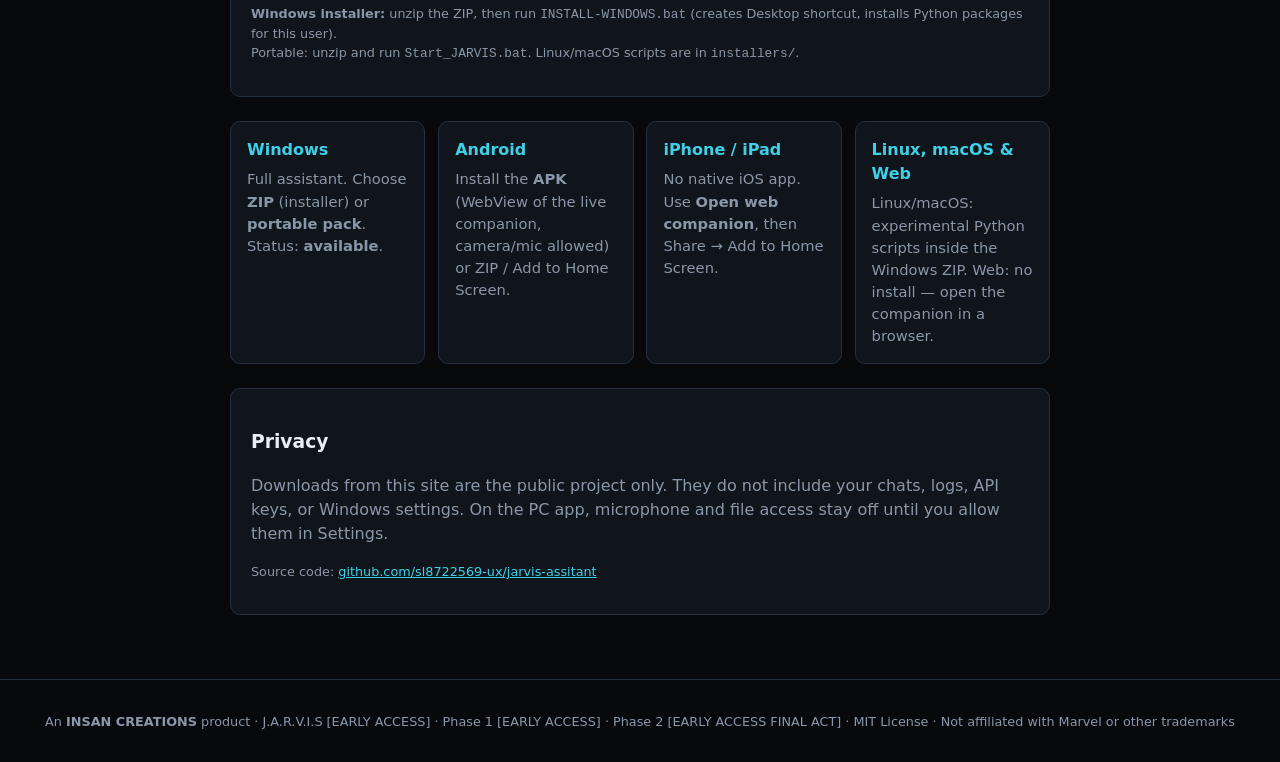
==== commit 0b67bcd6: "Add Android WebView APK (CI) and APK download option." ====
--- a/docs/index.html
+++ b/docs/index.html
@@ -6,7 +6,7 @@
   <title>J.A.R.V.I.S [EARLY ACCESS] — Download</title>
   <link rel="icon" href="icons/jarvis-32.png" />
   <link rel="apple-touch-icon" href="icons/jarvis-192.png" />
-  <meta name="description" content="J.A.R.V.I.S Early Access: Windows ZIP/portable assistant. Phones use the web companion (Add to Home Screen). No native APK/XAPK is published." />
+  <meta name="description" content="J.A.R.V.I.S Early Access: Windows ZIP/portable assistant plus an Android APK that wraps the live web companion. iPhone uses Add to Home Screen." />
   <link rel="stylesheet" href="assets/style.css" />
 </head>
 <body>
@@ -109,6 +109,7 @@
           <select id="format">
             <option value="zip">ZIP (installer / source)</option>
             <option value="portable">Windows portable pack</option>
+            <option value="apk">Android APK (WebView of live companion)</option>
           </select>
         </div>
       </div>
@@ -135,7 +136,7 @@
       </article>
       <article>
         <h4>Android</h4>
-        <p>No native APK. Choose <strong>ZIP</strong> for the web companion, or open it in Chrome → Add to Home Screen.</p>
+        <p>Install the <strong>APK</strong> (WebView of the live companion, camera/mic allowed) or ZIP / Add to Home Screen.</p>
       </article>
       <article>
         <h4>iPhone / iPad</h4>
